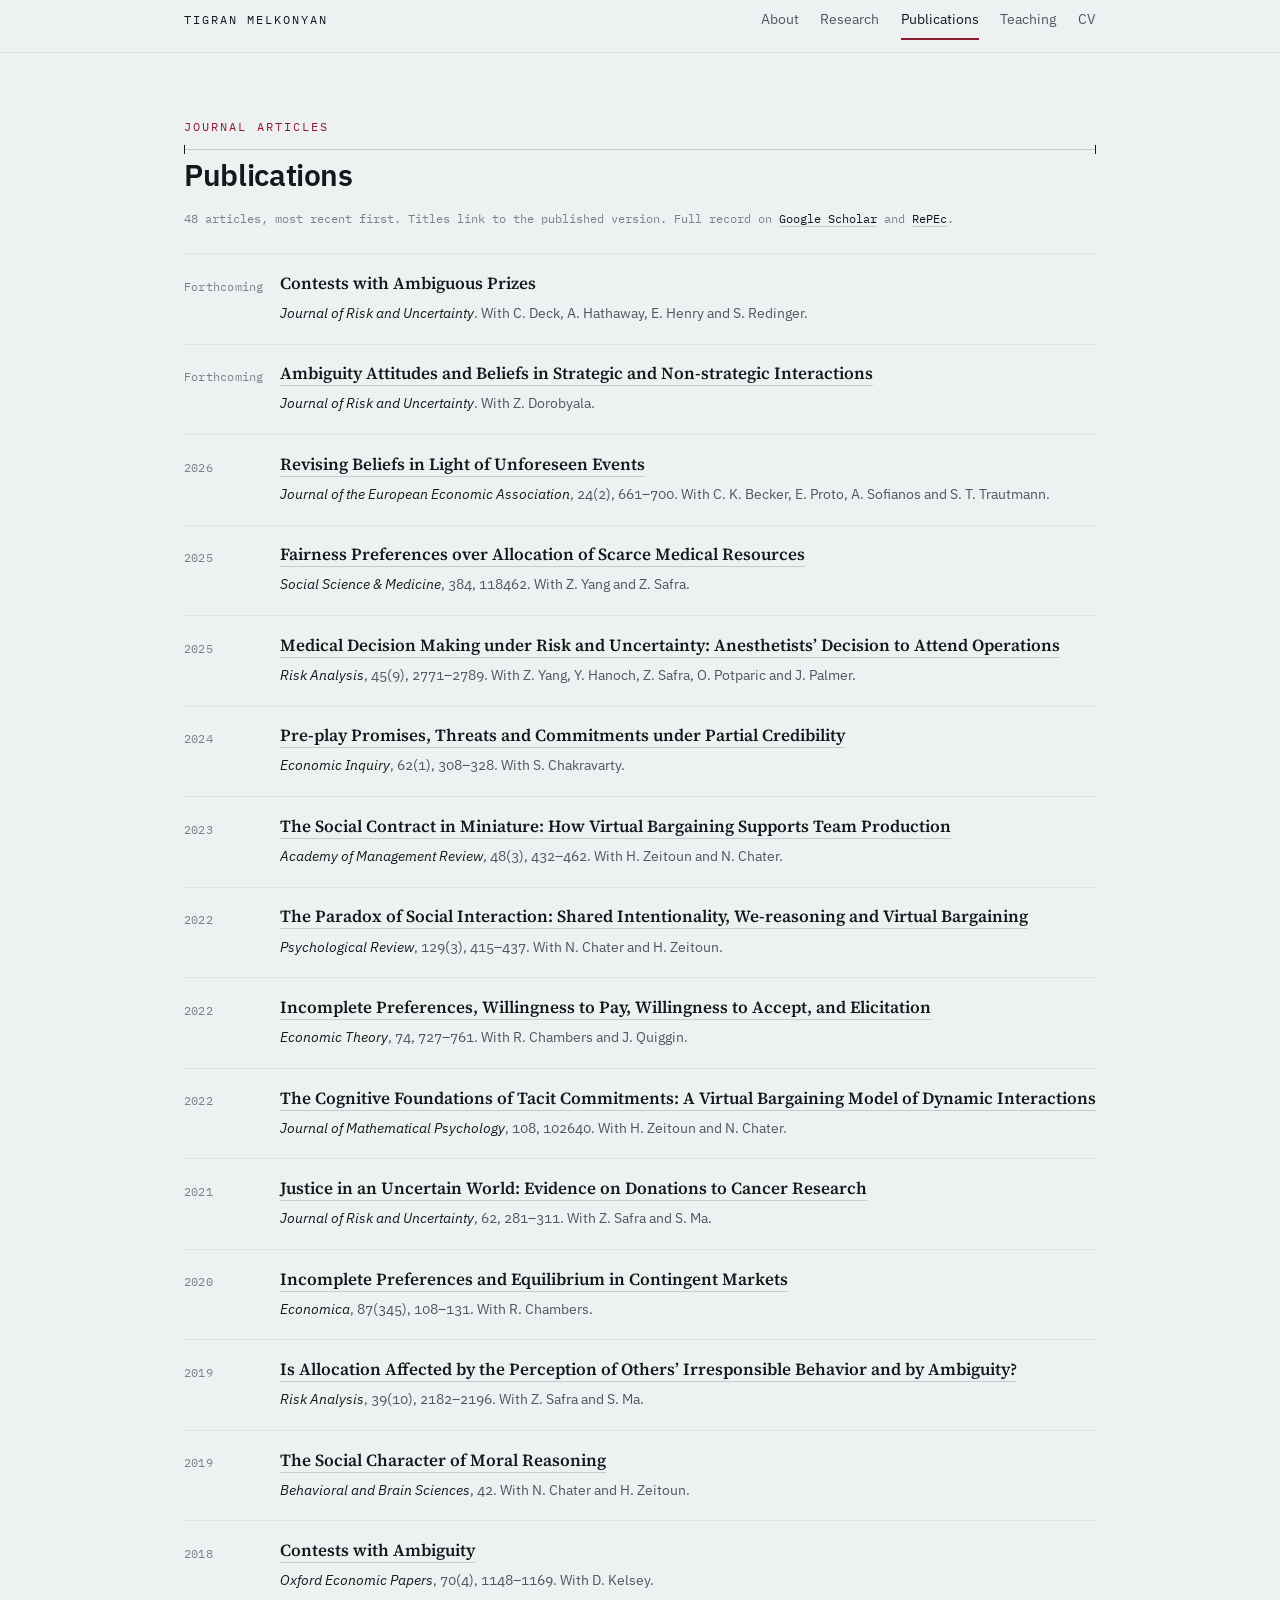
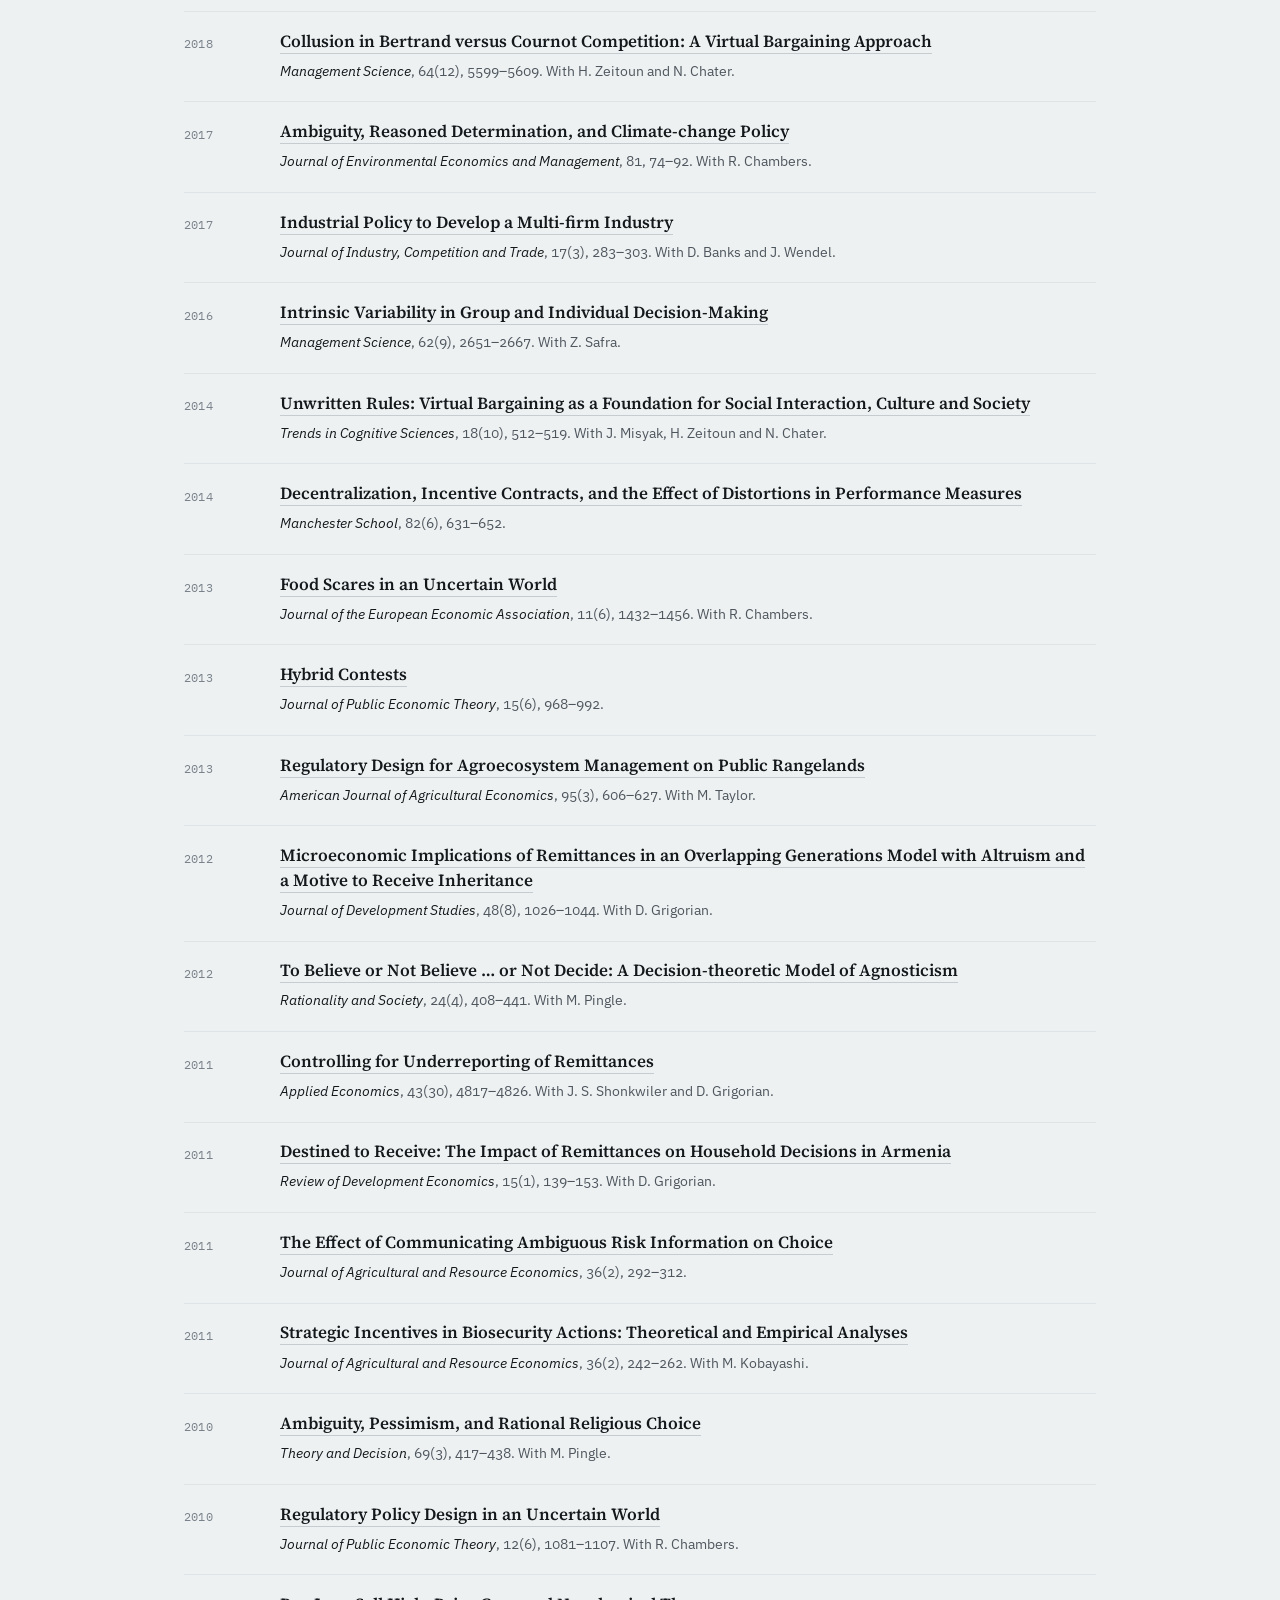
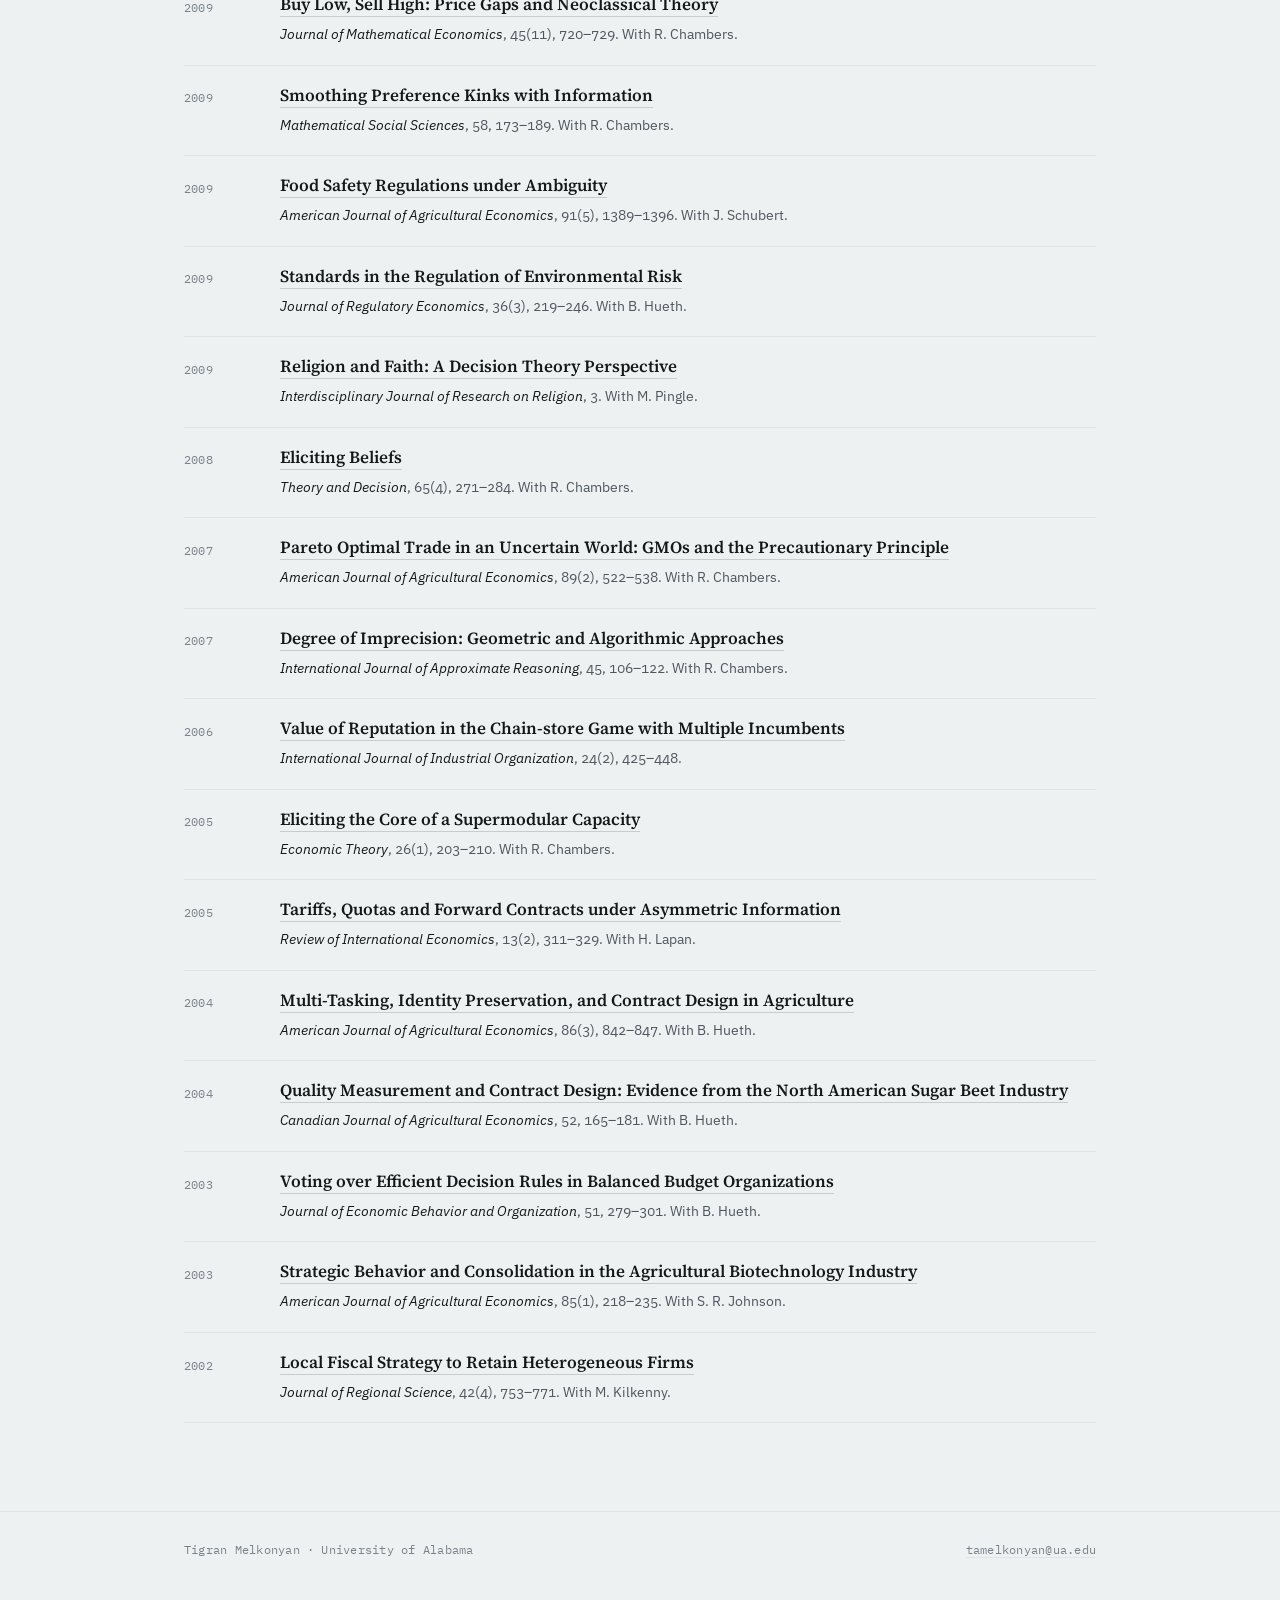
==== publications.html @ 61e58403 "Add files via upload" ====
<!DOCTYPE html>
<html lang="en">
<head>
<meta charset="utf-8">
<meta name="viewport" content="width=device-width, initial-scale=1">

<title>Publications &mdash; Tigran Melkonyan</title>
<meta name="description" content="Complete list of journal articles by Tigran Melkonyan, Professor of Economics at the University of Alabama, with links to published versions.">
<link rel="canonical" href="https://tigranmelkonyan.com/publications.html">

<link rel="preconnect" href="https://fonts.googleapis.com">
<link rel="preconnect" href="https://fonts.gstatic.com" crossorigin>
<link href="https://fonts.googleapis.com/css2?family=IBM+Plex+Mono:wght@400&family=IBM+Plex+Sans:wght@400;500;600&family=Source+Serif+4:ital,opsz,wght@0,8..60,400;0,8..60,600;1,8..60,400&display=swap" rel="stylesheet">
<link rel="stylesheet" href="style.css">
</head>

<body>

<header class="topbar">
  <div class="wrap">
    <a class="mark" href="index.html">Tigran Melkonyan</a>
    <nav class="nav" aria-label="Main">
      <a href="index.html">About</a>
      <a href="research.html">Research</a>
      <a href="publications.html" aria-current="page">Publications</a>
      <a href="teaching.html">Teaching</a>
      <a href="cv.pdf">CV</a>
    </nav>
  </div>
</header>

<main>
  <section style="padding-top:clamp(2.5rem,7vw,4rem)">
    <div class="wrap">
      <p class="eyebrow">Journal articles</p>
      <div class="interval" role="presentation"></div>
      <h2 style="font-size:1.85rem;margin-bottom:.5rem">Publications</h2>
      <p class="count">48 articles, most recent first. Titles link to the published version.
        Full record on <a href="https://scholar.google.com/citations?user=VYLEK58AAAAJ&amp;hl=en">Google Scholar</a>
        and <a href="https://ideas.repec.org/f/pme241.html">RePEc</a>.</p>

      <ul class="pubs">
        <li>
          <span class="year">Forthcoming</span>
          <span>
            <span class="pub-title">Contests with Ambiguous Prizes</span>
            <span class="pub-meta"><em>Journal of Risk and Uncertainty</em>. With C. Deck, A. Hathaway, E. Henry and S. Redinger.</span>
          </span>
        </li>
        <li>
          <span class="year">Forthcoming</span>
          <span>
            <span class="pub-title"><a href="https://doi.org/10.1007/s11166-026-09478-w">Ambiguity Attitudes and Beliefs in Strategic and Non-strategic Interactions</a></span>
            <span class="pub-meta"><em>Journal of Risk and Uncertainty</em>. With Z. Dorobyala.</span>
          </span>
        </li>
        <li>
          <span class="year">2026</span>
          <span>
            <span class="pub-title"><a href="https://doi.org/10.1093/jeea/jvaf038">Revising Beliefs in Light of Unforeseen Events</a></span>
            <span class="pub-meta"><em>Journal of the European Economic Association</em>, 24(2), 661&ndash;700. With C. K. Becker, E. Proto, A. Sofianos and S. T. Trautmann.</span>
          </span>
        </li>
        <li>
          <span class="year">2025</span>
          <span>
            <span class="pub-title"><a href="https://doi.org/10.1016/j.socscimed.2025.118462">Fairness Preferences over Allocation of Scarce Medical Resources</a></span>
            <span class="pub-meta"><em>Social Science &amp; Medicine</em>, 384, 118462. With Z. Yang and Z. Safra.</span>
          </span>
        </li>
        <li>
          <span class="year">2025</span>
          <span>
            <span class="pub-title"><a href="https://doi.org/10.1111/risa.70027">Medical Decision Making under Risk and Uncertainty: Anesthetists&rsquo; Decision to Attend Operations</a></span>
            <span class="pub-meta"><em>Risk Analysis</em>, 45(9), 2771&ndash;2789. With Z. Yang, Y. Hanoch, Z. Safra, O. Potparic and J. Palmer.</span>
          </span>
        </li>
        <li>
          <span class="year">2024</span>
          <span>
            <span class="pub-title"><a href="https://doi.org/10.1111/ecin.13178">Pre-play Promises, Threats and Commitments under Partial Credibility</a></span>
            <span class="pub-meta"><em>Economic Inquiry</em>, 62(1), 308&ndash;328. With S. Chakravarty.</span>
          </span>
        </li>
        <li>
          <span class="year">2023</span>
          <span>
            <span class="pub-title"><a href="https://doi.org/10.5465/amr.2020.0229">The Social Contract in Miniature: How Virtual Bargaining Supports Team Production</a></span>
            <span class="pub-meta"><em>Academy of Management Review</em>, 48(3), 432&ndash;462. With H. Zeitoun and N. Chater.</span>
          </span>
        </li>
        <li>
          <span class="year">2022</span>
          <span>
            <span class="pub-title"><a href="https://doi.org/10.1037/rev0000343">The Paradox of Social Interaction: Shared Intentionality, We-reasoning and Virtual Bargaining</a></span>
            <span class="pub-meta"><em>Psychological Review</em>, 129(3), 415&ndash;437. With N. Chater and H. Zeitoun.</span>
          </span>
        </li>
        <li>
          <span class="year">2022</span>
          <span>
            <span class="pub-title"><a href="https://doi.org/10.1007/s00199-021-01375-4">Incomplete Preferences, Willingness to Pay, Willingness to Accept, and Elicitation</a></span>
            <span class="pub-meta"><em>Economic Theory</em>, 74, 727&ndash;761. With R. Chambers and J. Quiggin.</span>
          </span>
        </li>
        <li>
          <span class="year">2022</span>
          <span>
            <span class="pub-title"><a href="https://doi.org/10.1016/j.jmp.2021.102640">The Cognitive Foundations of Tacit Commitments: A Virtual Bargaining Model of Dynamic Interactions</a></span>
            <span class="pub-meta"><em>Journal of Mathematical Psychology</em>, 108, 102640. With H. Zeitoun and N. Chater.</span>
          </span>
        </li>
        <li>
          <span class="year">2021</span>
          <span>
            <span class="pub-title"><a href="https://doi.org/10.1007/s11166-021-09348-7">Justice in an Uncertain World: Evidence on Donations to Cancer Research</a></span>
            <span class="pub-meta"><em>Journal of Risk and Uncertainty</em>, 62, 281&ndash;311. With Z. Safra and S. Ma.</span>
          </span>
        </li>
        <li>
          <span class="year">2020</span>
          <span>
            <span class="pub-title"><a href="https://doi.org/10.1111/ecca.12296">Incomplete Preferences and Equilibrium in Contingent Markets</a></span>
            <span class="pub-meta"><em>Economica</em>, 87(345), 108&ndash;131. With R. Chambers.</span>
          </span>
        </li>
        <li>
          <span class="year">2019</span>
          <span>
            <span class="pub-title"><a href="https://doi.org/10.1111/risa.13319">Is Allocation Affected by the Perception of Others&rsquo; Irresponsible Behavior and by Ambiguity?</a></span>
            <span class="pub-meta"><em>Risk Analysis</em>, 39(10), 2182&ndash;2196. With Z. Safra and S. Ma.</span>
          </span>
        </li>
        <li>
          <span class="year">2019</span>
          <span>
            <span class="pub-title"><a href="https://doi.org/10.1017/S0140525X18002583">The Social Character of Moral Reasoning</a></span>
            <span class="pub-meta"><em>Behavioral and Brain Sciences</em>, 42. With N. Chater and H. Zeitoun.</span>
          </span>
        </li>
        <li>
          <span class="year">2018</span>
          <span>
            <span class="pub-title"><a href="https://doi.org/10.1093/oep/gpy020">Contests with Ambiguity</a></span>
            <span class="pub-meta"><em>Oxford Economic Papers</em>, 70(4), 1148&ndash;1169. With D. Kelsey.</span>
          </span>
        </li>
        <li>
          <span class="year">2018</span>
          <span>
            <span class="pub-title"><a href="https://doi.org/10.1287/mnsc.2017.2878">Collusion in Bertrand versus Cournot Competition: A Virtual Bargaining Approach</a></span>
            <span class="pub-meta"><em>Management Science</em>, 64(12), 5599&ndash;5609. With H. Zeitoun and N. Chater.</span>
          </span>
        </li>
        <li>
          <span class="year">2017</span>
          <span>
            <span class="pub-title"><a href="https://doi.org/10.1016/j.jeem.2016.09.007">Ambiguity, Reasoned Determination, and Climate-change Policy</a></span>
            <span class="pub-meta"><em>Journal of Environmental Economics and Management</em>, 81, 74&ndash;92. With R. Chambers.</span>
          </span>
        </li>
        <li>
          <span class="year">2017</span>
          <span>
            <span class="pub-title"><a href="https://doi.org/10.1007/s10842-016-0242-z">Industrial Policy to Develop a Multi-firm Industry</a></span>
            <span class="pub-meta"><em>Journal of Industry, Competition and Trade</em>, 17(3), 283&ndash;303. With D. Banks and J. Wendel.</span>
          </span>
        </li>
        <li>
          <span class="year">2016</span>
          <span>
            <span class="pub-title"><a href="https://doi.org/10.1287/mnsc.2015.2255">Intrinsic Variability in Group and Individual Decision-Making</a></span>
            <span class="pub-meta"><em>Management Science</em>, 62(9), 2651&ndash;2667. With Z. Safra.</span>
          </span>
        </li>
        <li>
          <span class="year">2014</span>
          <span>
            <span class="pub-title"><a href="https://doi.org/10.1016/j.tics.2014.05.010">Unwritten Rules: Virtual Bargaining as a Foundation for Social Interaction, Culture and Society</a></span>
            <span class="pub-meta"><em>Trends in Cognitive Sciences</em>, 18(10), 512&ndash;519. With J. Misyak, H. Zeitoun and N. Chater.</span>
          </span>
        </li>
        <li>
          <span class="year">2014</span>
          <span>
            <span class="pub-title"><a href="https://doi.org/10.1111/manc.12031">Decentralization, Incentive Contracts, and the Effect of Distortions in Performance Measures</a></span>
            <span class="pub-meta"><em>Manchester School</em>, 82(6), 631&ndash;652.</span>
          </span>
        </li>
        <li>
          <span class="year">2013</span>
          <span>
            <span class="pub-title"><a href="https://doi.org/10.1111/jeea.12057">Food Scares in an Uncertain World</a></span>
            <span class="pub-meta"><em>Journal of the European Economic Association</em>, 11(6), 1432&ndash;1456. With R. Chambers.</span>
          </span>
        </li>
        <li>
          <span class="year">2013</span>
          <span>
            <span class="pub-title"><a href="https://doi.org/10.1111/jpet.12052">Hybrid Contests</a></span>
            <span class="pub-meta"><em>Journal of Public Economic Theory</em>, 15(6), 968&ndash;992.</span>
          </span>
        </li>
        <li>
          <span class="year">2013</span>
          <span>
            <span class="pub-title"><a href="https://doi.org/10.1093/ajae/aas170">Regulatory Design for Agroecosystem Management on Public Rangelands</a></span>
            <span class="pub-meta"><em>American Journal of Agricultural Economics</em>, 95(3), 606&ndash;627. With M. Taylor.</span>
          </span>
        </li>
        <li>
          <span class="year">2012</span>
          <span>
            <span class="pub-title"><a href="https://doi.org/10.1080/00220388.2011.598507">Microeconomic Implications of Remittances in an Overlapping Generations Model with Altruism and a Motive to Receive Inheritance</a></span>
            <span class="pub-meta"><em>Journal of Development Studies</em>, 48(8), 1026&ndash;1044. With D. Grigorian.</span>
          </span>
        </li>
        <li>
          <span class="year">2012</span>
          <span>
            <span class="pub-title"><a href="https://doi.org/10.1177/1043463112453555">To Believe or Not Believe &hellip; or Not Decide: A Decision-theoretic Model of Agnosticism</a></span>
            <span class="pub-meta"><em>Rationality and Society</em>, 24(4), 408&ndash;441. With M. Pingle.</span>
          </span>
        </li>
        <li>
          <span class="year">2011</span>
          <span>
            <span class="pub-title"><a href="https://doi.org/10.1080/00036846.2010.498359">Controlling for Underreporting of Remittances</a></span>
            <span class="pub-meta"><em>Applied Economics</em>, 43(30), 4817&ndash;4826. With J. S. Shonkwiler and D. Grigorian.</span>
          </span>
        </li>
        <li>
          <span class="year">2011</span>
          <span>
            <span class="pub-title"><a href="https://doi.org/10.1111/j.1467-9361.2010.00598.x">Destined to Receive: The Impact of Remittances on Household Decisions in Armenia</a></span>
            <span class="pub-meta"><em>Review of Development Economics</em>, 15(1), 139&ndash;153. With D. Grigorian.</span>
          </span>
        </li>
        <li>
          <span class="year">2011</span>
          <span>
            <span class="pub-title"><a href="https://jareonline.org/articles/the-effect-of-communicating-ambiguous-risk-information-on-choice/">The Effect of Communicating Ambiguous Risk Information on Choice</a></span>
            <span class="pub-meta"><em>Journal of Agricultural and Resource Economics</em>, 36(2), 292&ndash;312.</span>
          </span>
        </li>
        <li>
          <span class="year">2011</span>
          <span>
            <span class="pub-title"><a href="https://jareonline.org/articles/strategic-incentives-in-biosecurity-actions-theoretical-and-empirical-analyses/">Strategic Incentives in Biosecurity Actions: Theoretical and Empirical Analyses</a></span>
            <span class="pub-meta"><em>Journal of Agricultural and Resource Economics</em>, 36(2), 242&ndash;262. With M. Kobayashi.</span>
          </span>
        </li>
        <li>
          <span class="year">2010</span>
          <span>
            <span class="pub-title"><a href="https://doi.org/10.1007/s11238-009-9164-0">Ambiguity, Pessimism, and Rational Religious Choice</a></span>
            <span class="pub-meta"><em>Theory and Decision</em>, 69(3), 417&ndash;438. With M. Pingle.</span>
          </span>
        </li>
        <li>
          <span class="year">2010</span>
          <span>
            <span class="pub-title"><a href="https://doi.org/10.1111/j.1467-9779.2010.01486.x">Regulatory Policy Design in an Uncertain World</a></span>
            <span class="pub-meta"><em>Journal of Public Economic Theory</em>, 12(6), 1081&ndash;1107. With R. Chambers.</span>
          </span>
        </li>
        <li>
          <span class="year">2009</span>
          <span>
            <span class="pub-title"><a href="https://doi.org/10.1016/j.jmateco.2009.05.010">Buy Low, Sell High: Price Gaps and Neoclassical Theory</a></span>
            <span class="pub-meta"><em>Journal of Mathematical Economics</em>, 45(11), 720&ndash;729. With R. Chambers.</span>
          </span>
        </li>
        <li>
          <span class="year">2009</span>
          <span>
            <span class="pub-title"><a href="https://doi.org/10.1016/j.mathsocsci.2009.03.002">Smoothing Preference Kinks with Information</a></span>
            <span class="pub-meta"><em>Mathematical Social Sciences</em>, 58, 173&ndash;189. With R. Chambers.</span>
          </span>
        </li>
        <li>
          <span class="year">2009</span>
          <span>
            <span class="pub-title"><a href="https://doi.org/10.1111/j.1467-8276.2009.01353.x">Food Safety Regulations under Ambiguity</a></span>
            <span class="pub-meta"><em>American Journal of Agricultural Economics</em>, 91(5), 1389&ndash;1396. With J. Schubert.</span>
          </span>
        </li>
        <li>
          <span class="year">2009</span>
          <span>
            <span class="pub-title"><a href="https://doi.org/10.1007/s11149-008-9082-z">Standards in the Regulation of Environmental Risk</a></span>
            <span class="pub-meta"><em>Journal of Regulatory Economics</em>, 36(3), 219&ndash;246. With B. Hueth.</span>
          </span>
        </li>
        <li>
          <span class="year">2009</span>
          <span>
            <span class="pub-title"><a href="https://www.proquest.com/openview/625a4b9a1b5e545a721609433532eb2f/1?pq-origsite=gscholar&amp;cbl=1646347">Religion and Faith: A Decision Theory Perspective</a></span>
            <span class="pub-meta"><em>Interdisciplinary Journal of Research on Religion</em>, 3. With M. Pingle.</span>
          </span>
        </li>
        <li>
          <span class="year">2008</span>
          <span>
            <span class="pub-title"><a href="https://doi.org/10.1007/s11238-008-9103-5">Eliciting Beliefs</a></span>
            <span class="pub-meta"><em>Theory and Decision</em>, 65(4), 271&ndash;284. With R. Chambers.</span>
          </span>
        </li>
        <li>
          <span class="year">2007</span>
          <span>
            <span class="pub-title"><a href="https://doi.org/10.1111/j.1365-2966.2007.01015.x">Pareto Optimal Trade in an Uncertain World: GMOs and the Precautionary Principle</a></span>
            <span class="pub-meta"><em>American Journal of Agricultural Economics</em>, 89(2), 522&ndash;538. With R. Chambers.</span>
          </span>
        </li>
        <li>
          <span class="year">2007</span>
          <span>
            <span class="pub-title"><a href="https://doi.org/10.1016/j.ijar.2006.07.009">Degree of Imprecision: Geometric and Algorithmic Approaches</a></span>
            <span class="pub-meta"><em>International Journal of Approximate Reasoning</em>, 45, 106&ndash;122. With R. Chambers.</span>
          </span>
        </li>
        <li>
          <span class="year">2006</span>
          <span>
            <span class="pub-title"><a href="https://doi.org/10.1016/j.ijindorg.2005.07.007">Value of Reputation in the Chain-store Game with Multiple Incumbents</a></span>
            <span class="pub-meta"><em>International Journal of Industrial Organization</em>, 24(2), 425&ndash;448.</span>
          </span>
        </li>
        <li>
          <span class="year">2005</span>
          <span>
            <span class="pub-title"><a href="https://doi.org/10.1007/s00199-004-0528-y">Eliciting the Core of a Supermodular Capacity</a></span>
            <span class="pub-meta"><em>Economic Theory</em>, 26(1), 203&ndash;210. With R. Chambers.</span>
          </span>
        </li>
        <li>
          <span class="year">2005</span>
          <span>
            <span class="pub-title"><a href="https://doi.org/10.1111/j.1467-9396.2005.00506.x">Tariffs, Quotas and Forward Contracts under Asymmetric Information</a></span>
            <span class="pub-meta"><em>Review of International Economics</em>, 13(2), 311&ndash;329. With H. Lapan.</span>
          </span>
        </li>
        <li>
          <span class="year">2004</span>
          <span>
            <span class="pub-title"><a href="https://doi.org/10.1111/j.0002-9092.2004.00635.x">Multi-Tasking, Identity Preservation, and Contract Design in Agriculture</a></span>
            <span class="pub-meta"><em>American Journal of Agricultural Economics</em>, 86(3), 842&ndash;847. With B. Hueth.</span>
          </span>
        </li>
        <li>
          <span class="year">2004</span>
          <span>
            <span class="pub-title"><a href="https://doi.org/10.1111/j.1744-7976.2004.tb00100.x">Quality Measurement and Contract Design: Evidence from the North American Sugar Beet Industry</a></span>
            <span class="pub-meta"><em>Canadian Journal of Agricultural Economics</em>, 52, 165&ndash;181. With B. Hueth.</span>
          </span>
        </li>
        <li>
          <span class="year">2003</span>
          <span>
            <span class="pub-title"><a href="https://doi.org/10.1016/S0167-2681(02)00142-7">Voting over Efficient Decision Rules in Balanced Budget Organizations</a></span>
            <span class="pub-meta"><em>Journal of Economic Behavior and Organization</em>, 51, 279&ndash;301. With B. Hueth.</span>
          </span>
        </li>
        <li>
          <span class="year">2003</span>
          <span>
            <span class="pub-title"><a href="https://doi.org/10.1111/1467-8276.00114">Strategic Behavior and Consolidation in the Agricultural Biotechnology Industry</a></span>
            <span class="pub-meta"><em>American Journal of Agricultural Economics</em>, 85(1), 218&ndash;235. With S. R. Johnson.</span>
          </span>
        </li>
        <li>
          <span class="year">2002</span>
          <span>
            <span class="pub-title"><a href="https://doi.org/10.1111/1467-9787.00280">Local Fiscal Strategy to Retain Heterogeneous Firms</a></span>
            <span class="pub-meta"><em>Journal of Regional Science</em>, 42(4), 753&ndash;771. With M. Kilkenny.</span>
          </span>
        </li>
      </ul>
    </div>
  </section>
</main>

<footer>
  <div class="wrap">
    <span>Tigran Melkonyan &middot; University of Alabama</span>
    <span><a href="mailto:tamelkonyan@ua.edu">tamelkonyan@ua.edu</a></span>
  </div>
</footer>

</body>
</html>
---- style.css ----
/* ===========================================================
   Tigran Melkonyan — personal site
   Shared stylesheet. Edit here to change the look everywhere.
   =========================================================== */

:root {
  /* Palette: cool offprint grey, ink, one deep crimson accent */
  --ground:      #eef1f2;
  --surface:     #ffffff;
  --ink:         #15181b;
  --ink-2:       #4e565e;
  --ink-3:       #79828b;
  --rule:        #c6cdd1;
  --rule-soft:   #dfe4e6;
  --accent:      #8c1d2f;
  --accent-tint: #f4e7e9;

  --display: "IBM Plex Sans", "Helvetica Neue", Arial, sans-serif;
  --body:    "Source Serif 4", "Source Serif Pro", Georgia, "Times New Roman", serif;
  --mono:    "IBM Plex Mono", ui-monospace, "SFMono-Regular", Menlo, monospace;

  --measure: 66ch;
  --pad: clamp(1.25rem, 4vw, 2.5rem);
}

*, *::before, *::after { box-sizing: border-box; }

html { -webkit-text-size-adjust: 100%; }

body {
  margin: 0;
  background: var(--ground);
  color: var(--ink);
  font-family: var(--body);
  font-size: 1.0625rem;
  line-height: 1.7;
  font-feature-settings: "onum" 1;
}

/* ---------- Links ---------- */

a {
  color: var(--ink);
  text-decoration: none;
  border-bottom: 1px solid var(--rule);
  transition: border-color .15s ease, color .15s ease;
}

a:hover { color: var(--accent); border-bottom-color: var(--accent); }

a:focus-visible {
  outline: 2px solid var(--accent);
  outline-offset: 3px;
  border-radius: 2px;
}

/* ---------- Signature: the interval rule ----------
   A hairline closed by a tick at each end — an interval [a, b]
   rather than a point. Used as the divider before every section. */

.interval {
  position: relative;
  height: 1px;
  background: var(--rule);
  margin: 0;
}

.interval::before,
.interval::after {
  content: "";
  position: absolute;
  top: -4px;
  width: 1px;
  height: 9px;
  background: var(--ink);
}

.interval::before { left: 0; }
.interval::after  { right: 0; }

/* ---------- Shell ---------- */

.wrap {
  max-width: 62rem;
  margin: 0 auto;
  padding: 0 var(--pad);
}

/* ---------- Top bar ---------- */

.topbar {
  position: sticky;
  top: 0;
  z-index: 10;
  background: rgba(238, 241, 242, .92);
  backdrop-filter: saturate(140%) blur(8px);
  border-bottom: 1px solid var(--rule-soft);
}

.topbar .wrap {
  display: flex;
  align-items: baseline;
  justify-content: space-between;
  gap: 1.5rem;
  min-height: 3.25rem;
  flex-wrap: wrap;
}

.mark {
  font-family: var(--mono);
  font-size: .78rem;
  letter-spacing: .16em;
  text-transform: uppercase;
  color: var(--ink);
  border: 0;
}

.mark:hover { color: var(--accent); }

.nav {
  display: flex;
  gap: 1.35rem;
  flex-wrap: wrap;
  font-family: var(--display);
  font-size: .875rem;
}

.nav a { border: 0; color: var(--ink-2); padding: .5rem 0; }
.nav a:hover { color: var(--accent); }
.nav a[aria-current="page"] { color: var(--ink); box-shadow: inset 0 -2px 0 var(--accent); }

/* ---------- Masthead ---------- */

.masthead { padding: clamp(2.5rem, 7vw, 4.5rem) 0 0; }

.masthead-grid {
  display: grid;
  grid-template-columns: 8.5rem 1fr;
  gap: clamp(1.5rem, 4vw, 2.75rem);
  align-items: start;
}

.portrait {
  width: 8.5rem;
  height: 10rem;
  margin: 0;
  background: var(--rule-soft);
  overflow: hidden;
}

.portrait img {
  width: 100%;
  height: 100%;
  object-fit: cover;
  display: block;
  filter: grayscale(18%) contrast(103%);
}

h1 {
  font-family: var(--display);
  font-weight: 600;
  font-size: clamp(2.35rem, 6.2vw, 3.85rem);
  line-height: 1.02;
  letter-spacing: -.028em;
  margin: 0 0 1.1rem;
}

.masthead .interval { max-width: 22rem; margin-bottom: 1.1rem; }

.titles {
  font-family: var(--display);
  font-size: .96rem;
  line-height: 1.55;
  color: var(--ink-2);
  margin: 0 0 1.35rem;
}

.titles strong { color: var(--ink); font-weight: 600; }

.meta-list {
  list-style: none;
  margin: 0;
  padding: 0;
  font-family: var(--mono);
  font-size: .8rem;
  line-height: 2;
  color: var(--ink-2);
}

.meta-list a { border-bottom-color: var(--rule); }

.elsewhere {
  display: flex;
  flex-wrap: wrap;
  gap: .4rem .5rem;
  margin: 1.25rem 0 0;
  padding: 0;
  list-style: none;
}

.elsewhere a {
  display: inline-block;
  font-family: var(--display);
  font-size: .8rem;
  padding: .3rem .7rem;
  border: 1px solid var(--rule);
  border-radius: 999px;
  color: var(--ink-2);
  background: var(--surface);
}

.elsewhere a:hover {
  color: var(--accent);
  border-color: var(--accent);
  background: var(--accent-tint);
}

/* ---------- Sections ---------- */

section { padding: clamp(2.75rem, 6vw, 4rem) 0 0; }

.eyebrow {
  font-family: var(--mono);
  font-size: .72rem;
  letter-spacing: .18em;
  text-transform: uppercase;
  color: var(--accent);
  margin: 0 0 .75rem;
}

section > .interval { margin-bottom: 1.75rem; }

h2 {
  font-family: var(--display);
  font-weight: 600;
  font-size: 1.3rem;
  letter-spacing: -.012em;
  margin: 0 0 1.1rem;
}

h3 {
  font-family: var(--display);
  font-weight: 600;
  font-size: 1.02rem;
  margin: 2rem 0 .4rem;
}

.prose { max-width: var(--measure); }
.prose p { margin: 0 0 1.15rem; }
.prose p:last-child { margin-bottom: 0; }

.lede { font-size: 1.15rem; line-height: 1.65; }

/* ---------- Interest tags ---------- */

.interests {
  display: grid;
  grid-template-columns: repeat(auto-fill, minmax(15rem, 1fr));
  gap: .1rem 2rem;
  list-style: none;
  margin: 0;
  padding: 0;
  max-width: 52rem;
}

.interests li {
  font-family: var(--display);
  font-size: .93rem;
  color: var(--ink-2);
  padding: .5rem 0 .5rem 1.1rem;
  border-bottom: 1px solid var(--rule-soft);
  position: relative;
}

.interests li::before {
  content: "";
  position: absolute;
  left: 0;
  top: 1.15rem;
  width: .5rem;
  height: 1px;
  background: var(--accent);
}

/* ---------- Publication list ---------- */

.pubs { list-style: none; margin: 0; padding: 0; }

.pubs li {
  display: grid;
  grid-template-columns: 4.5rem 1fr;
  gap: 0 1.5rem;
  padding: 1.05rem 0;
  border-bottom: 1px solid var(--rule-soft);
}

.pubs li:first-child { border-top: 1px solid var(--rule-soft); }

.year {
  font-family: var(--mono);
  font-size: .78rem;
  color: var(--ink-3);
  padding-top: .3rem;
  letter-spacing: .02em;
}

.pub-title {
  font-weight: 600;
  display: block;
  margin-bottom: .15rem;
  line-height: 1.45;
}

.pub-title a { border-bottom-color: var(--rule); }

.pub-meta {
  font-family: var(--display);
  font-size: .86rem;
  color: var(--ink-2);
  line-height: 1.55;
}

.pub-meta em { font-style: italic; color: var(--ink); }

.count {
  font-family: var(--mono);
  font-size: .78rem;
  color: var(--ink-3);
  margin: 0 0 1.5rem;
}

/* ---------- Callout / empty state ---------- */

.note {
  max-width: var(--measure);
  background: var(--surface);
  border-left: 2px solid var(--accent);
  padding: 1.1rem 1.35rem;
  font-size: .97rem;
  color: var(--ink-2);
}

.note p { margin: 0 0 .7rem; }
.note p:last-child { margin-bottom: 0; }

/* ---------- Course entries ---------- */

.course { max-width: var(--measure); padding: 1.25rem 0; border-bottom: 1px solid var(--rule-soft); }
.course:first-of-type { border-top: 1px solid var(--rule-soft); }

.course-code {
  font-family: var(--mono);
  font-size: .78rem;
  color: var(--accent);
  letter-spacing: .06em;
}

.course h3 { margin: .15rem 0 .35rem; }
.course p { margin: 0; font-size: .97rem; color: var(--ink-2); }

/* ---------- Footer ---------- */

footer {
  margin-top: clamp(3.5rem, 8vw, 5.5rem);
  padding: 1.75rem 0 3rem;
  border-top: 1px solid var(--rule-soft);
  font-family: var(--mono);
  font-size: .74rem;
  color: var(--ink-3);
  letter-spacing: .02em;
}

footer .wrap {
  display: flex;
  justify-content: space-between;
  gap: 1rem;
  flex-wrap: wrap;
}

footer a { color: var(--ink-3); border-bottom-color: var(--rule-soft); }

/* ---------- 404 ---------- */

.centered {
  min-height: 60vh;
  display: grid;
  place-content: center;
  text-align: center;
  gap: 1rem;
}

/* ---------- Responsive ---------- */

@media (max-width: 46rem) {
  .masthead-grid { grid-template-columns: 1fr; }
  .portrait { width: 7rem; height: 8.25rem; }
  .pubs li { grid-template-columns: 1fr; gap: .3rem; }
  .year { padding-top: 0; }
  .nav { gap: 1rem; font-size: .82rem; }
}

@media (prefers-reduced-motion: reduce) {
  * { transition: none !important; animation: none !important; }
}

@media print {
  .topbar, footer, .elsewhere { display: none; }
  body { background: #fff; font-size: 10.5pt; }
}
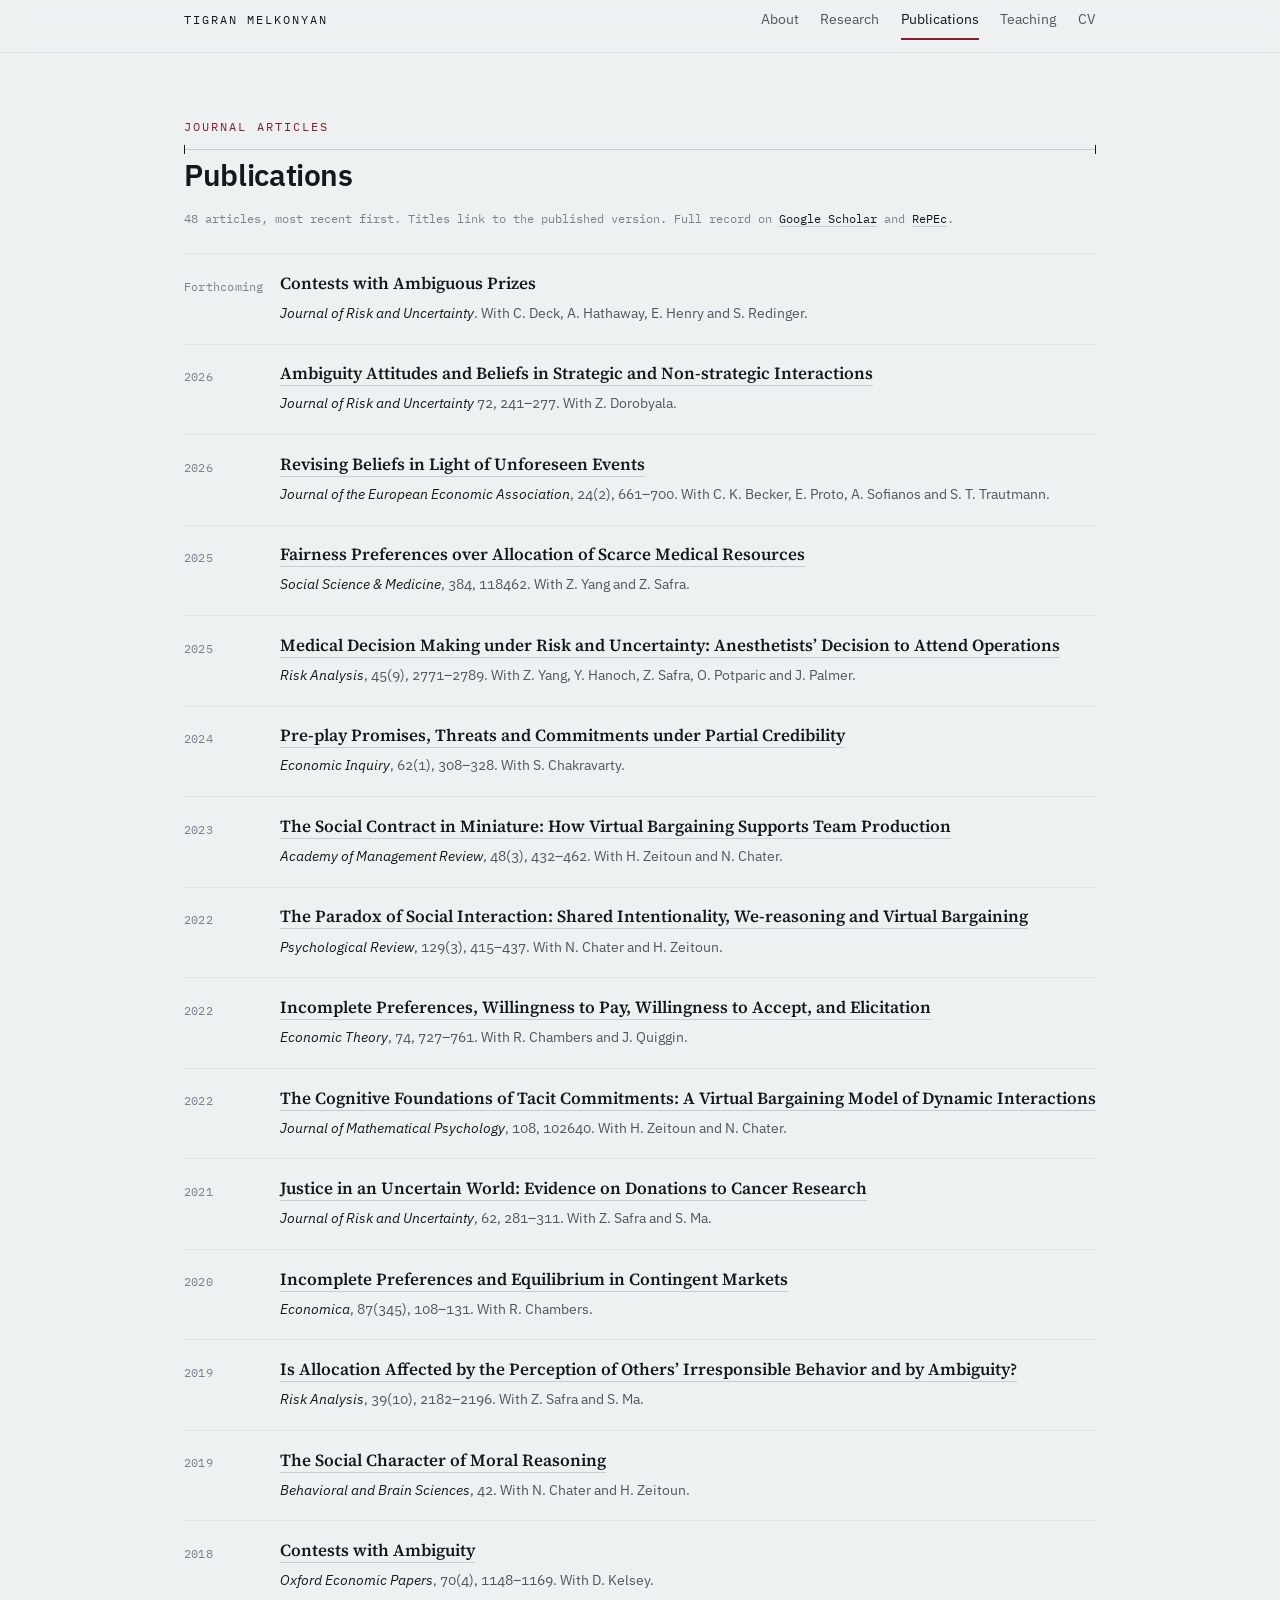
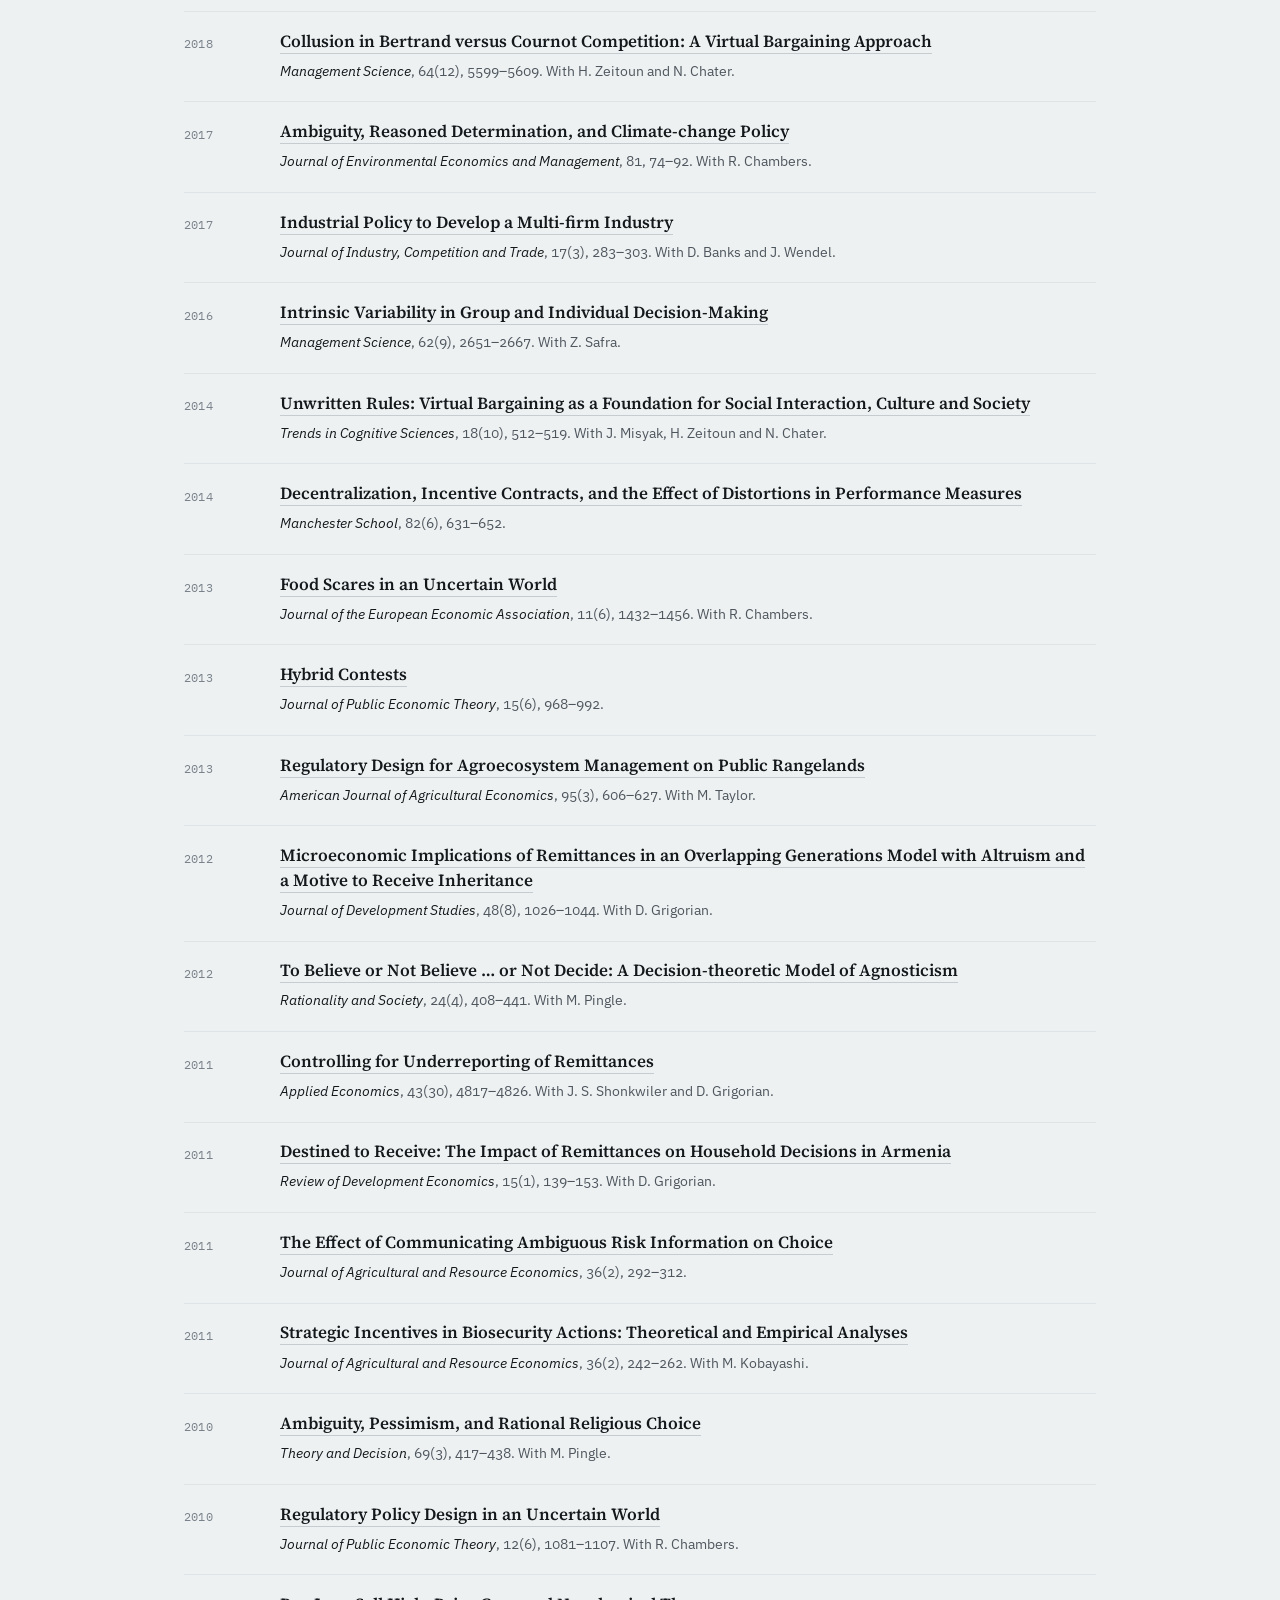
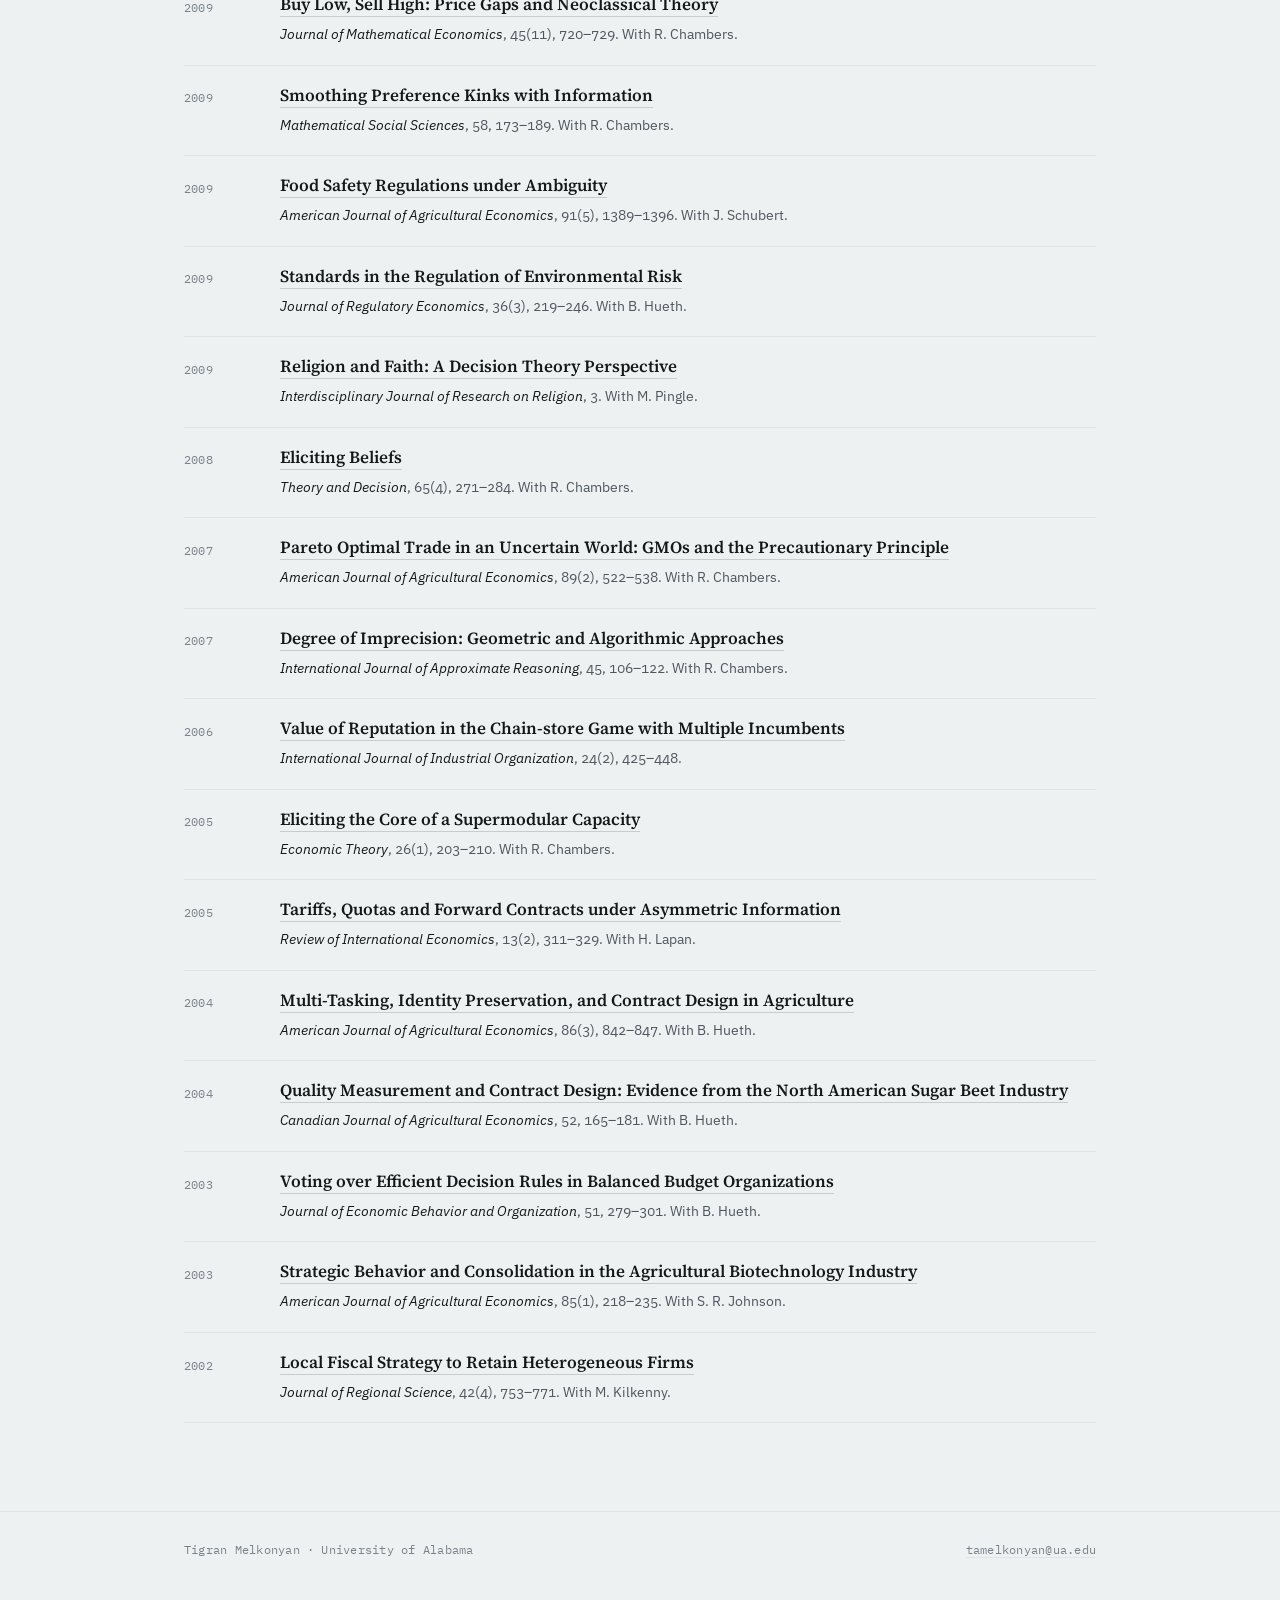
==== commit 0308f937: "Update publications.html" ====
--- a/publications.html
+++ b/publications.html
@@ -48,10 +48,10 @@
           </span>
         </li>
         <li>
-          <span class="year">Forthcoming</span>
+          <span class="year">2026</span>
           <span>
             <span class="pub-title"><a href="https://doi.org/10.1007/s11166-026-09478-w">Ambiguity Attitudes and Beliefs in Strategic and Non-strategic Interactions</a></span>
-            <span class="pub-meta"><em>Journal of Risk and Uncertainty</em>. With Z. Dorobyala.</span>
+            <span class="pub-meta"><em>Journal of Risk and Uncertainty</em> 72, 241&ndash;277. With Z. Dorobyala.</span>
           </span>
         </li>
         <li>
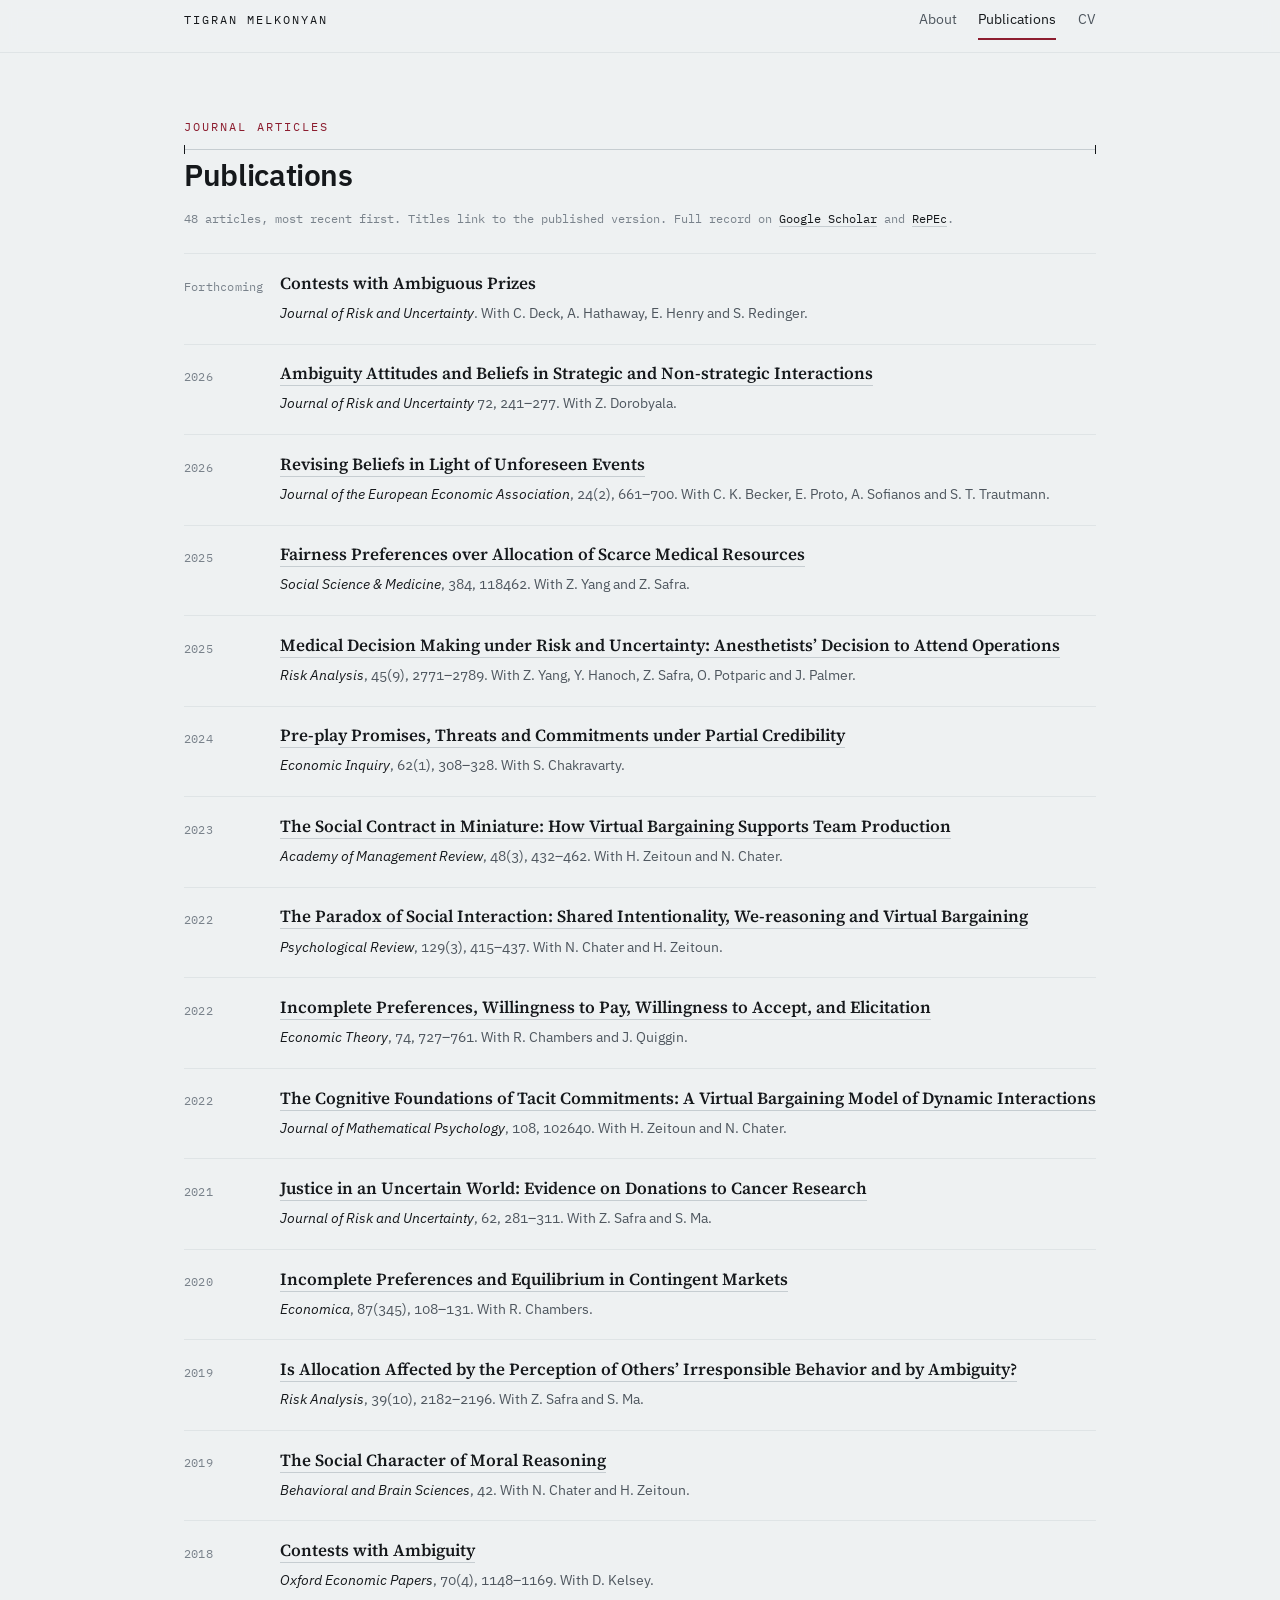
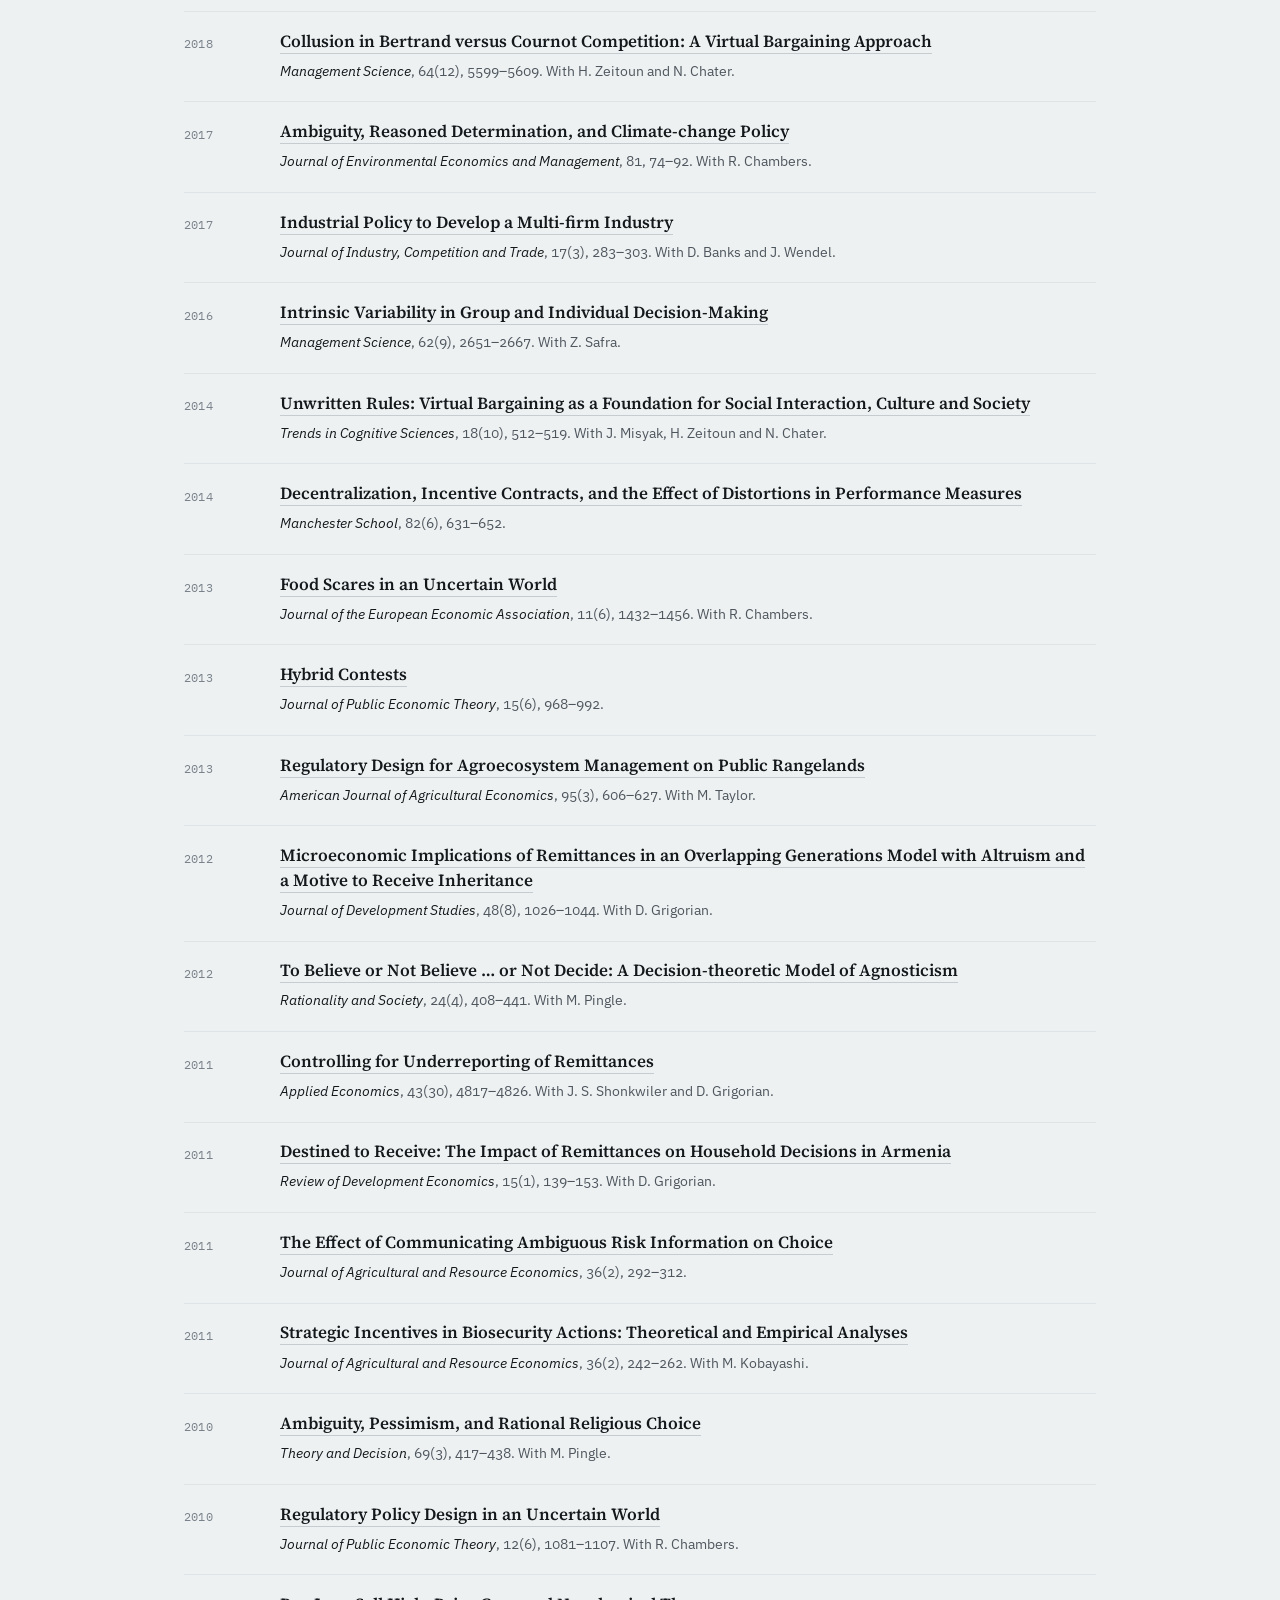
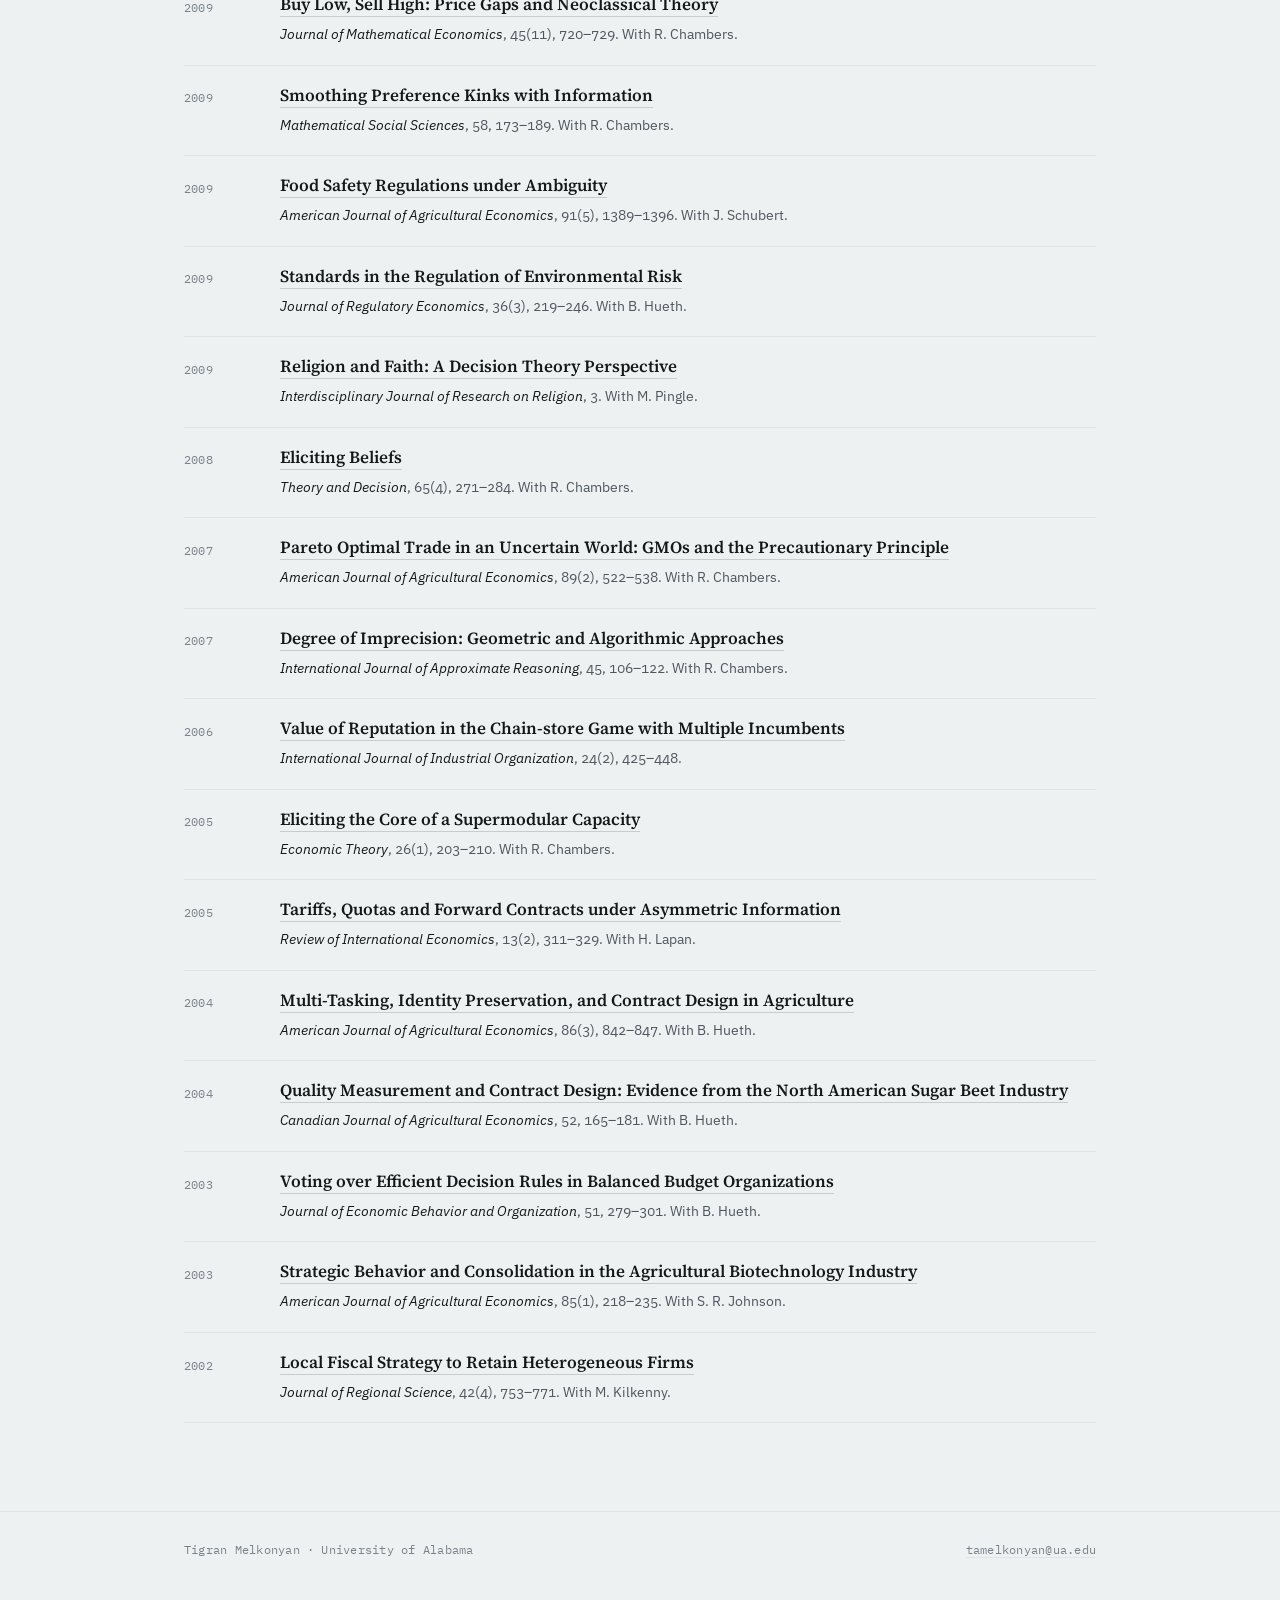
==== commit 72c4e11b: "Update publications.html" ====
--- a/publications.html
+++ b/publications.html
@@ -21,9 +21,9 @@
     <a class="mark" href="index.html">Tigran Melkonyan</a>
     <nav class="nav" aria-label="Main">
       <a href="index.html">About</a>
-      <a href="research.html">Research</a>
+   <!--     <a href="research.html">Research</a> -->
       <a href="publications.html" aria-current="page">Publications</a>
-      <a href="teaching.html">Teaching</a>
+   <!--   <a href="teaching.html">Teaching</a> -->
       <a href="cv.pdf">CV</a>
     </nav>
   </div>
